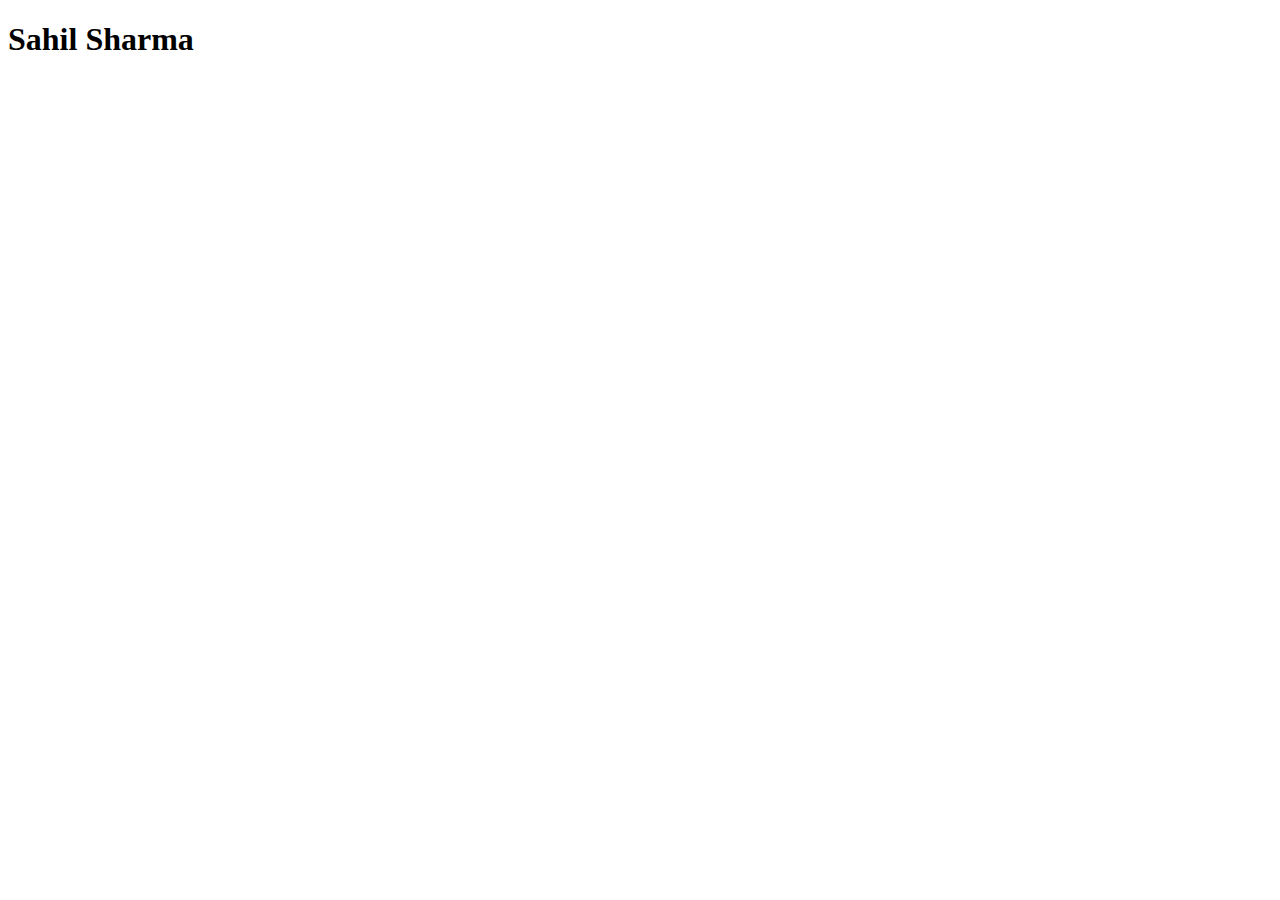
==== index.html @ 48fecd02 "Create index.html" ====
<!DOCTYPE html>
<html lang="en">
<head>
    <meta charset="UTF-8">
    <meta name="viewport" content="width=device-width, initial-scale=1.0">
    <title>Sahil Sharma</title>
</head>
<body>
    <h1>Sahil Sharma</h1>
</body>
</html>
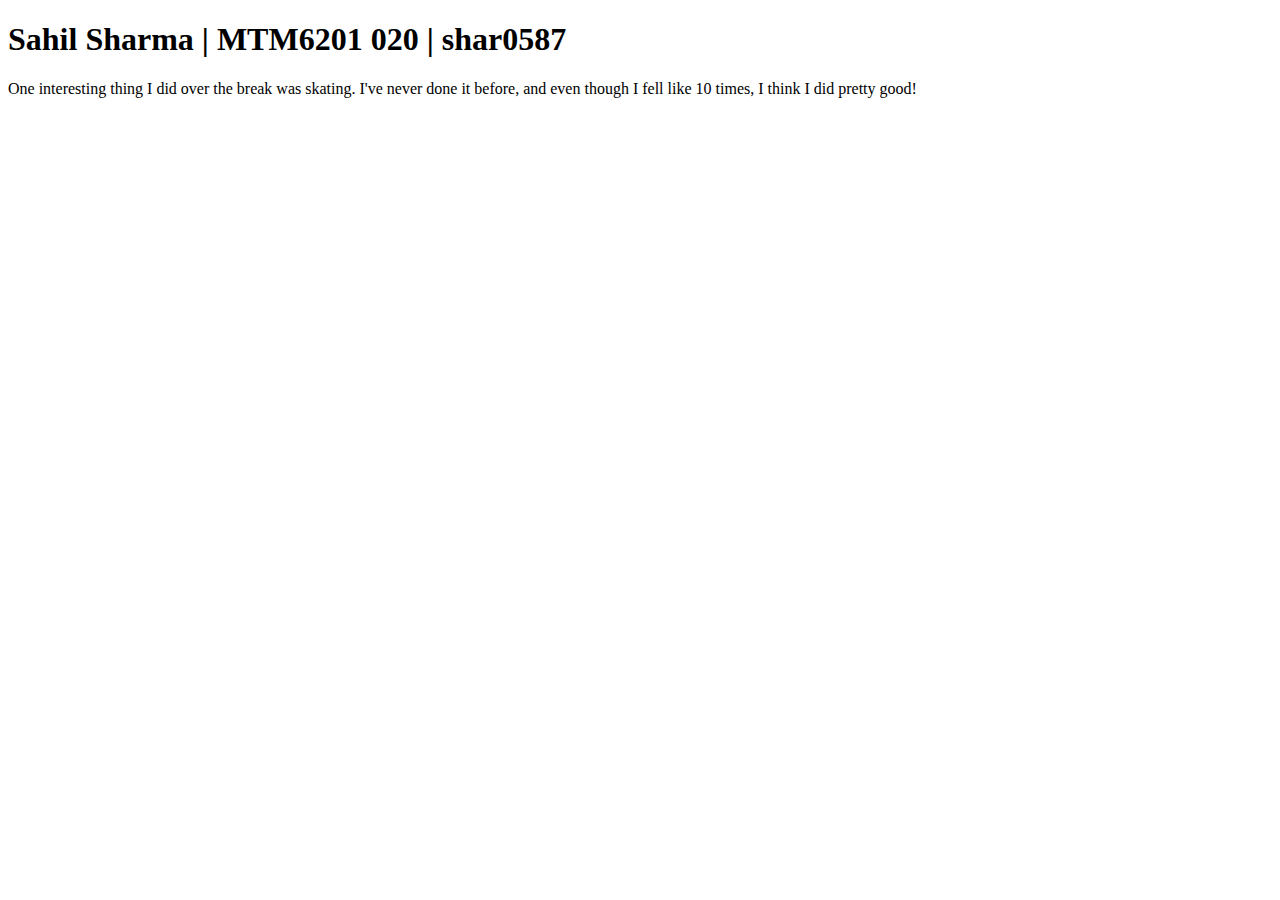
==== commit 3022fa25: "Add Github Pages assignment criteria" ====
--- a/index.html
+++ b/index.html
@@ -6,6 +6,7 @@
     <title>Sahil Sharma</title>
 </head>
 <body>
-    <h1>Sahil Sharma</h1>
+    <h1>Sahil Sharma | MTM6201 020 | shar0587</h1>
+    <p>One interesting thing I did over the break was skating. I've never done it before, and even though I fell like 10 times, I think I did pretty good!</p>
 </body>
 </html>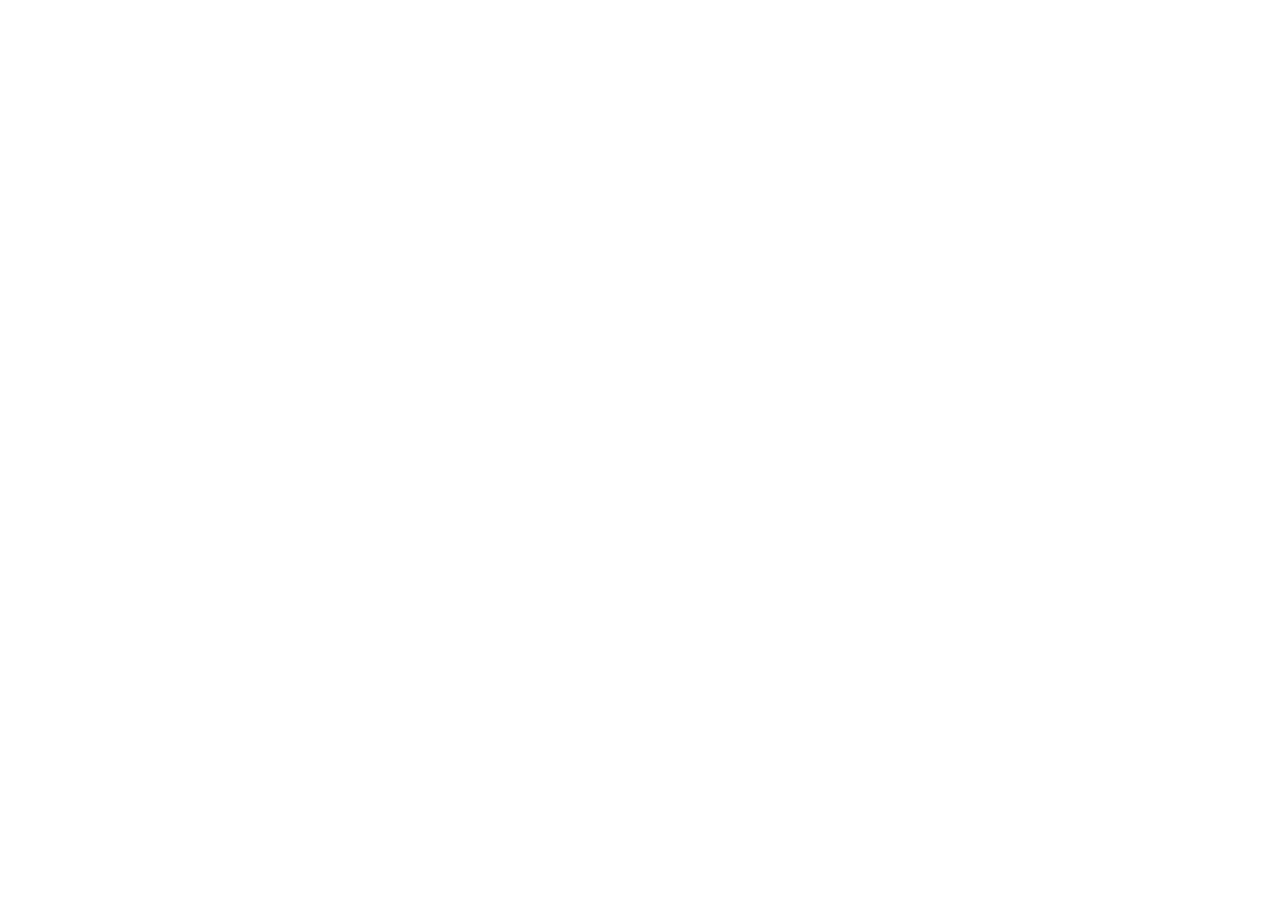
==== commit 2903d6b5: "Testing" ====
--- a/index.html
+++ b/index.html
@@ -3,10 +3,9 @@
 <head>
     <meta charset="UTF-8">
     <meta name="viewport" content="width=device-width, initial-scale=1.0">
-    <title>Sahil Sharma</title>
+    <title>Document</title>
 </head>
 <body>
-    <h1>Sahil Sharma | MTM6201 020 | shar0587</h1>
-    <p>One interesting thing I did over the break was skating. I've never done it before, and even though I fell like 10 times, I think I did pretty good!</p>
+    
 </body>
 </html>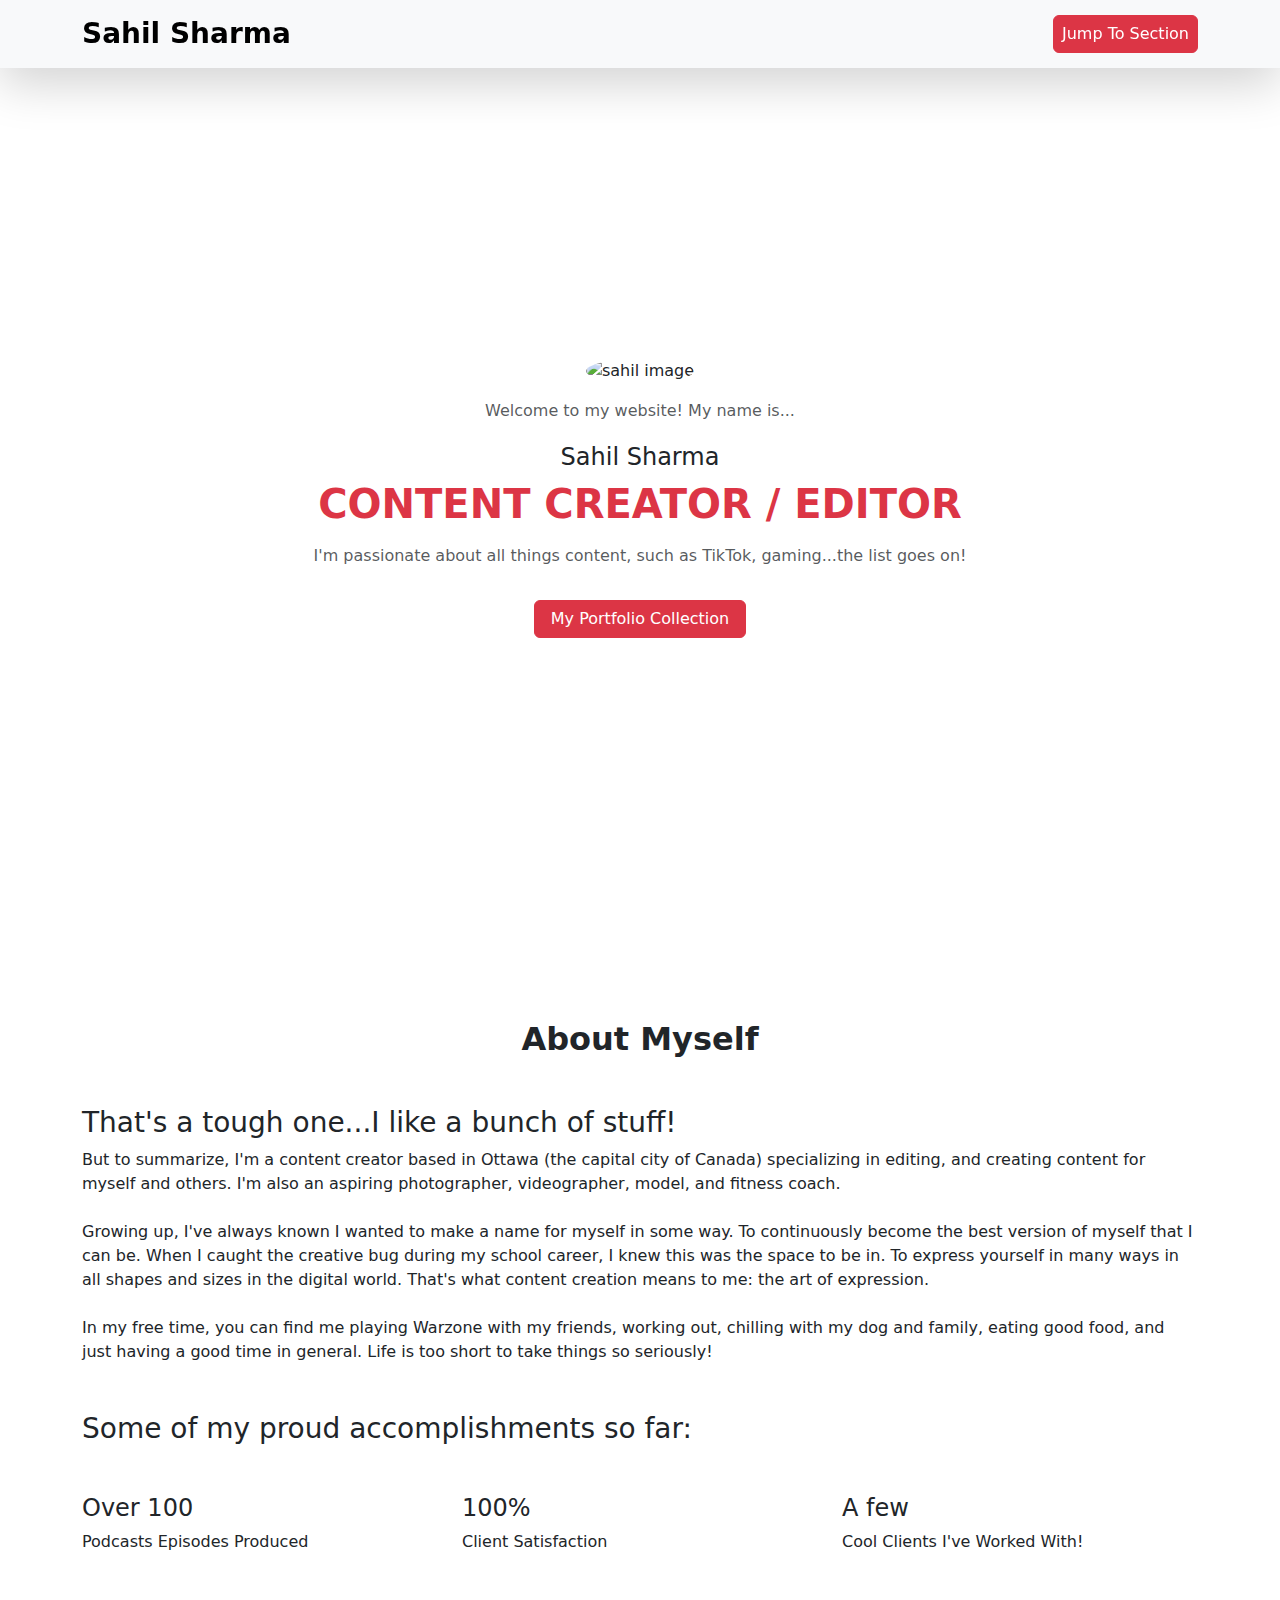
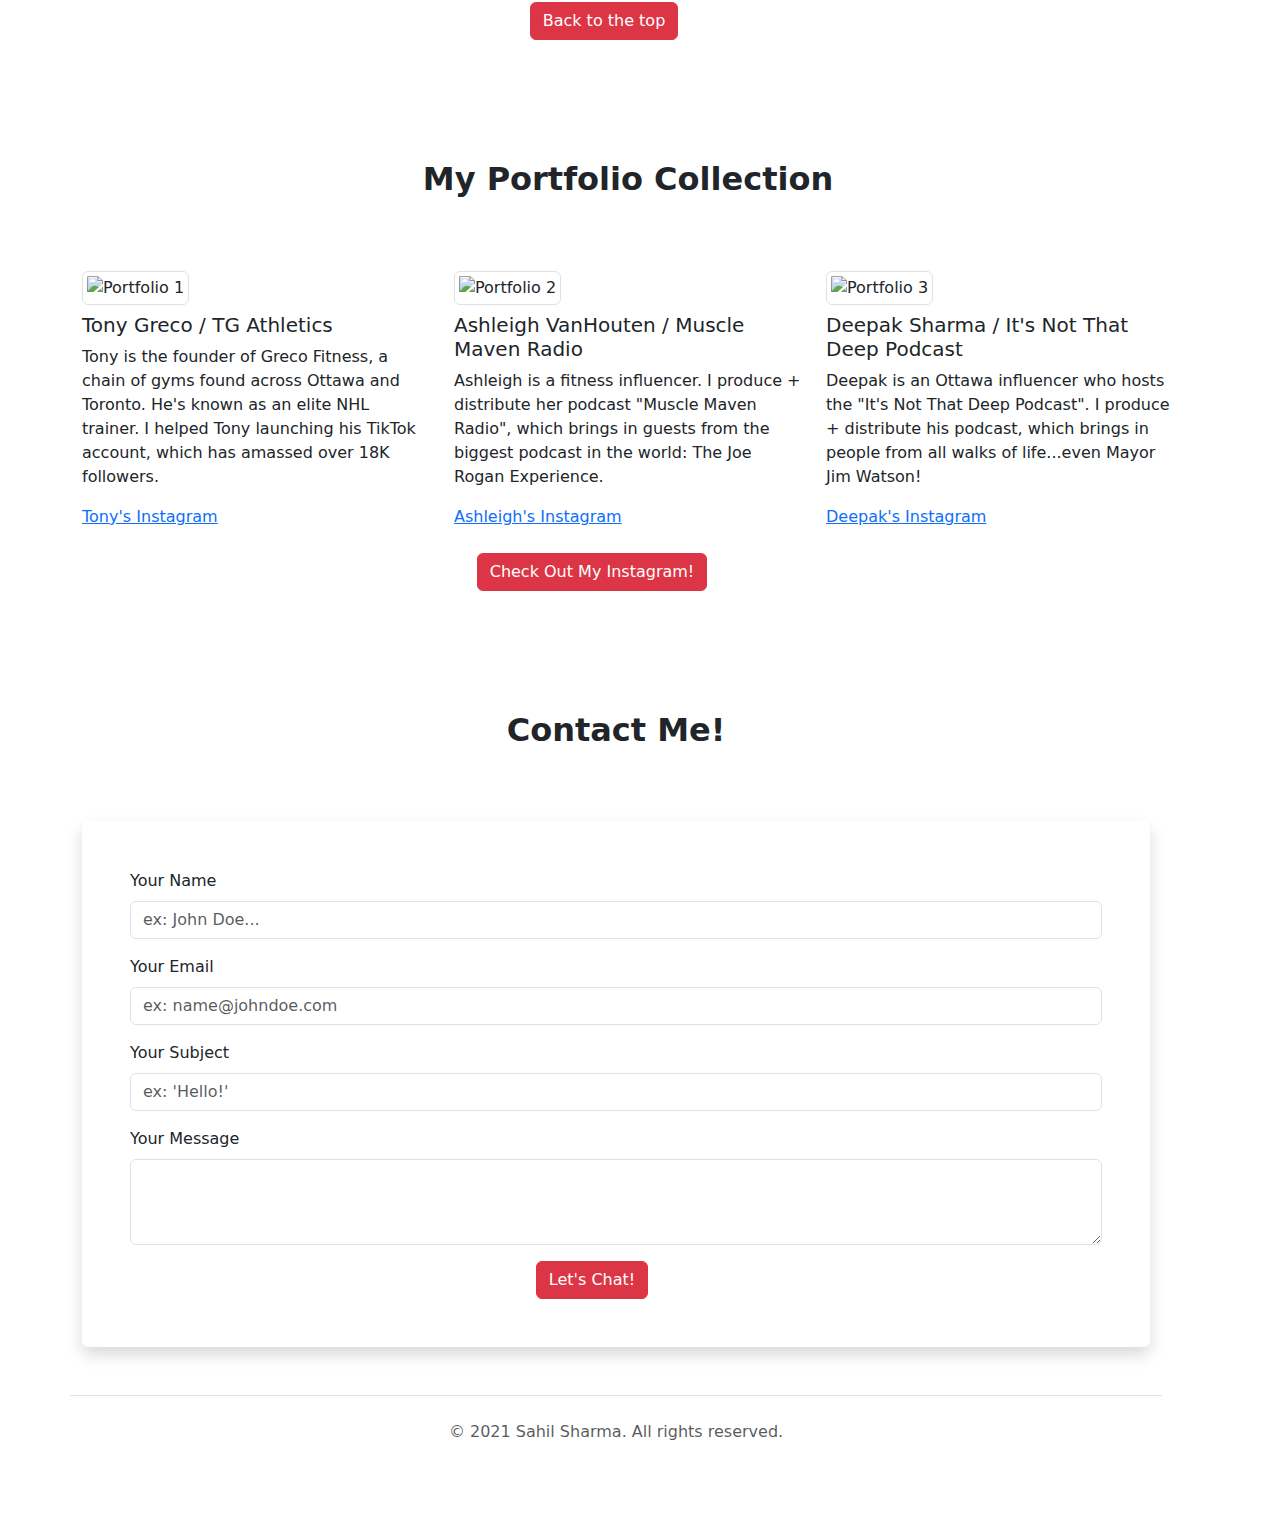
==== commit 2374c1c8: "Rename web-portfolio/index.html to index.html" ====
--- a/index.html
+++ b/index.html
@@ -1,11 +1,210 @@
 <!DOCTYPE html>
 <html lang="en">
 <head>
-    <meta charset="UTF-8">
-    <meta name="viewport" content="width=device-width, initial-scale=1.0">
-    <title>Document</title>
+	<!-- Required meta tags -->
+	<meta charset="utf-8">
+	<meta content="width=device-width, initial-scale=1" name="viewport"><!-- Bootstrap CSS -->
+	<link href="https://cdn.jsdelivr.net/npm/bootstrap@5.0.0-beta3/dist/css/bootstrap.min.css" rel="stylesheet">
+	<title>Web Portfolio</title>
 </head>
+
 <body>
-    
+	<div>
+		<!-- Start NavBar -->
+		<nav class="navbar navbar-light fixed-top bg-light shadow-lg">
+			<div class="container-lg">
+				<a class="navbar-brand text-black fw-bold fs-3" href="#">Sahil Sharma</a>
+				<div class="dropdown">
+					<button aria-expanded="false" class="btn btn-secondary btn-danger px-2" data-bs-toggle="dropdown" id="dropdownMenuButton1" type="button">Jump To Section</button>
+					<ul aria-labelledby="dropdownMenuButton1" class="dropdown-menu dropdown-menu-end">
+						<li>
+							<a class="dropdown-item" href="#home">Home</a>
+						</li>
+						<li>
+							<a class="dropdown-item" href="#about">About</a>
+						</li>
+						<li>
+							<a class="dropdown-item" href="#collection">Collection</a>
+						</li>
+						<li>
+							<a class="dropdown-item" href="#contact">Contact</a>
+						</li>
+					</ul>
+				</div>
+			</div>
+		</nav>
+    <!-- End NavBar -->
+
+		<!-- Start Home -->
+		<section class="home py-5">
+			<div class="container">
+				<div class="row min-vh-100 align-items-center align-content-center">
+					<div class="col">
+						<div class="home-img text-center"><img alt="sahil image" class="rounded-circle mw-100" src="images/sahilsharma.jpg"></div>
+						<div class="col mt-5 mt-md-0 order-md-first">
+							<div class="home-text text-center align-items-center align-content-center">
+								<p class="text-muted p-3 mb-1">Welcome to my website! My name is...</p>
+								<h2 class="fs-4">Sahil Sharma</h2>
+								<h2 class="text-danger text-uppercase fs-1 fw-bold">Content Creator / Editor</h2>
+								<p class="mt-3 text-muted">I'm passionate about all things content, such as TikTok, gaming...the list goes on!</p><a class="btn btn-danger px-3 mt-3" href="#collection">My Portfolio Collection</a>
+							</div>
+						</div>
+					</div>
+				</div>
+			</div>
+		</section>
+    <!-- End Home -->
+
+		<!-- Start About -->
+		<section class="about bg-white-py-5" id="about">
+			<div class="container-lg py-4">
+				<div class="row justify-content-center">
+					<div class="col-lg-8">
+						<div class="section-title text-center">
+							<h2 class="fw-bold mb-5">About Myself</h2>
+						</div>
+					</div>
+				</div>
+				<div class="row">
+					<div class="col-md-12">
+						<div class="about-text">
+							<h3>That's a tough one...I like a bunch of stuff!</h3>
+							<p class="mb-5">But to summarize, I'm a content creator based in Ottawa (the capital city of Canada) specializing in editing, and creating content for myself and others. I'm also an aspiring photographer, videographer, model, and fitness coach.<br>
+							<br>
+							Growing up, I've always known I wanted to make a name for myself in some way. To continuously become the best version of myself that I can be. When I caught the creative bug during my school career, I knew this was the space to be in. To express yourself in many ways in all shapes and sizes in the digital world. That's what content creation means to me: the art of expression.<br>
+							<br>
+							In my free time, you can find me playing Warzone with my friends, working out, chilling with my dog and family, eating good food, and just having a good time in general. Life is too short to take things so seriously!</p>
+						</div>
+					</div>
+					<h3 class="mb-5">Some of my proud accomplishments so far:</h3>
+					<div class="col-sm-4">
+						<div class="fact-item">
+							<h4>Over 100</h4>
+							<p>Podcasts Episodes Produced</p>
+						</div>
+					</div>
+					<div class="col-sm-4">
+						<div class="fact-item">
+							<h4>100%</h4>
+							<p>Client Satisfaction</p>
+						</div>
+					</div>
+					<div class="col-sm-4">
+						<div class="fact-item">
+							<h4>A few</h4>
+							<p class="mb-5">Cool Clients I've Worked With!</p>
+						</div>
+					</div>
+					<div class="row">
+						<div class="col-lg-12 text-center mb-5">
+							<a class="btn btn-danger me-5" href="#">Back to the top</a>
+						</div>
+            <!-- End About -->
+
+						<!-- Start Collection -->
+						<section class="collection py-5" id="collection">
+							<div class="container-lg py-4">
+								<div class="row justify-content-center">
+									<div class="col-lg-8">
+										<div class="section-title text-center">
+											<h2 class="fw-bold mb-5">My Portfolio Collection</h2>
+										</div>
+									</div>
+								</div>
+							</div>
+							<div class="row">
+								<div class="col-md-6 col-lg-4">
+									<div class="portfolio-item">
+										<img alt="Portfolio 1" class="w-100 img-thumbnail" src="images/portfolio1.jpeg">
+										<h3 class="text-capitalize fs-5 my-2">Tony Greco / TG Athletics</h3>
+										<p>Tony is the founder of Greco Fitness, a chain of gyms found across Ottawa and Toronto. He's known as an elite NHL trainer. I helped Tony launching his TikTok account, which has amassed over 18K followers.</p>
+										<p class="mb-4"><a href="https://www.instagram.com/tonygrecotg/?hl=en">Tony's Instagram</a></p>
+									</div>
+								</div>
+								<div class="col-md-6 col-lg-4">
+									<div class="portfolio-item">
+										<img alt="Portfolio 2" class="w-100 img-thumbnail" src="images/portfolio2.jpeg">
+										<h3 class="text-capitalize fs-5 my-2">Ashleigh VanHouten / Muscle Maven Radio</h3>
+										<p>Ashleigh is a fitness influencer. I produce + distribute her podcast "Muscle Maven Radio", which brings in guests from the biggest podcast in the world: The Joe Rogan Experience.</p>
+										<p class="mb-4"><a href="https://www.instagram.com/themusclemaven/?hl=en">Ashleigh's Instagram</a></p>
+									</div>
+								</div>
+								<div class="col-md-6 col-lg-4">
+									<div class="portfolio-item">
+										<img alt="Portfolio 3" class="w-100 img-thumbnail" src="images/portfolio3.jpeg">
+										<h3 class="text-capitalize fs-5 my-2">Deepak Sharma / It's Not That Deep Podcast</h3>
+										<p>Deepak is an Ottawa influencer who hosts the "It's Not That Deep Podcast". I produce + distribute his podcast, which brings in people from all walks of life...even Mayor Jim Watson!</p>
+										<p class="mb-4"><a href="https://www.instagram.com/deepaksharma.co/">Deepak's Instagram</a></p>
+									</div>
+								</div>
+								<div class="row">
+									<div class="col-lg-12 text-center mb-5">
+										<a class="btn btn-danger me-5" href="https://www.instagram.com/sahilsharms/?hl=en">Check Out My Instagram!</a>
+									</div>
+                  <!-- End Collection -->
+
+									<!-- Start Contact -->
+									<section class="contact py-5" id="contact">
+										<div class="container-lg py-4">
+											<div class="row justify-content-center">
+												<div class="col-lg-8">
+													<div class="section-title text-center">
+														<h2 class="fw-bold mb-5">Contact Me!</h2>
+													</div>
+												</div>
+											</div>
+										</div>
+										<div class="col-md-12 shadow rounded p-5">
+											<div class="row">
+												<div class="col mb-3">
+													<label class="form-label">Your Name</label> <input class="form-control" placeholder="ex: John Doe..." type="text">
+												</div>
+											</div>
+											<div class="row">
+												<div class="col mb-3">
+													<label class="form-label">Your Email</label> <input class="form-control" placeholder="ex: name@johndoe.com" type="text">
+												</div>
+											</div>
+											<div class="row">
+												<div class="col mb-3">
+													<label class="form-label">Your Subject</label> <input class="form-control" placeholder="ex: 'Hello!'" type="text">
+												</div>
+											</div>
+											<div class="row">
+												<div class="col mb-3">
+													<label class="form-label">Your Message</label> 
+													<textarea class="form-control" name="Message" rows="3"></textarea>
+												</div>
+											</div>
+											<div class="row">
+												<div class="col-lg-12 text-center">
+													<a class="btn btn-danger me-5" href="#">Let's Chat!</a>
+												</div>
+											</div>
+										</div>
+									</section>
+                  <!-- End Contact -->
+
+									<!-- Start Footer -->
+									<footer class="footer border-top py-4">
+										<div class="container-lg">
+											<div class="row">
+												<div class="col-lg-12">
+													<p class="m-0 text-center text-muted">&copy; 2021 Sahil Sharma. All rights reserved.</p>
+												</div>
+											</div>
+										</div>
+									</footer>
+								</div>
+							</div>
+						</section>
+					</div>
+				</div>
+			</div>
+		</section>
+	</div><!-- Optional JavaScript; choose one of the two! -->
+	<!-- Option 1: Bootstrap Bundle with Popper -->
+	<script src="https://cdn.jsdelivr.net/npm/bootstrap@5.0.0-beta3/dist/js/bootstrap.bundle.min.js">
+	</script>
 </body>
-</html>+</html>
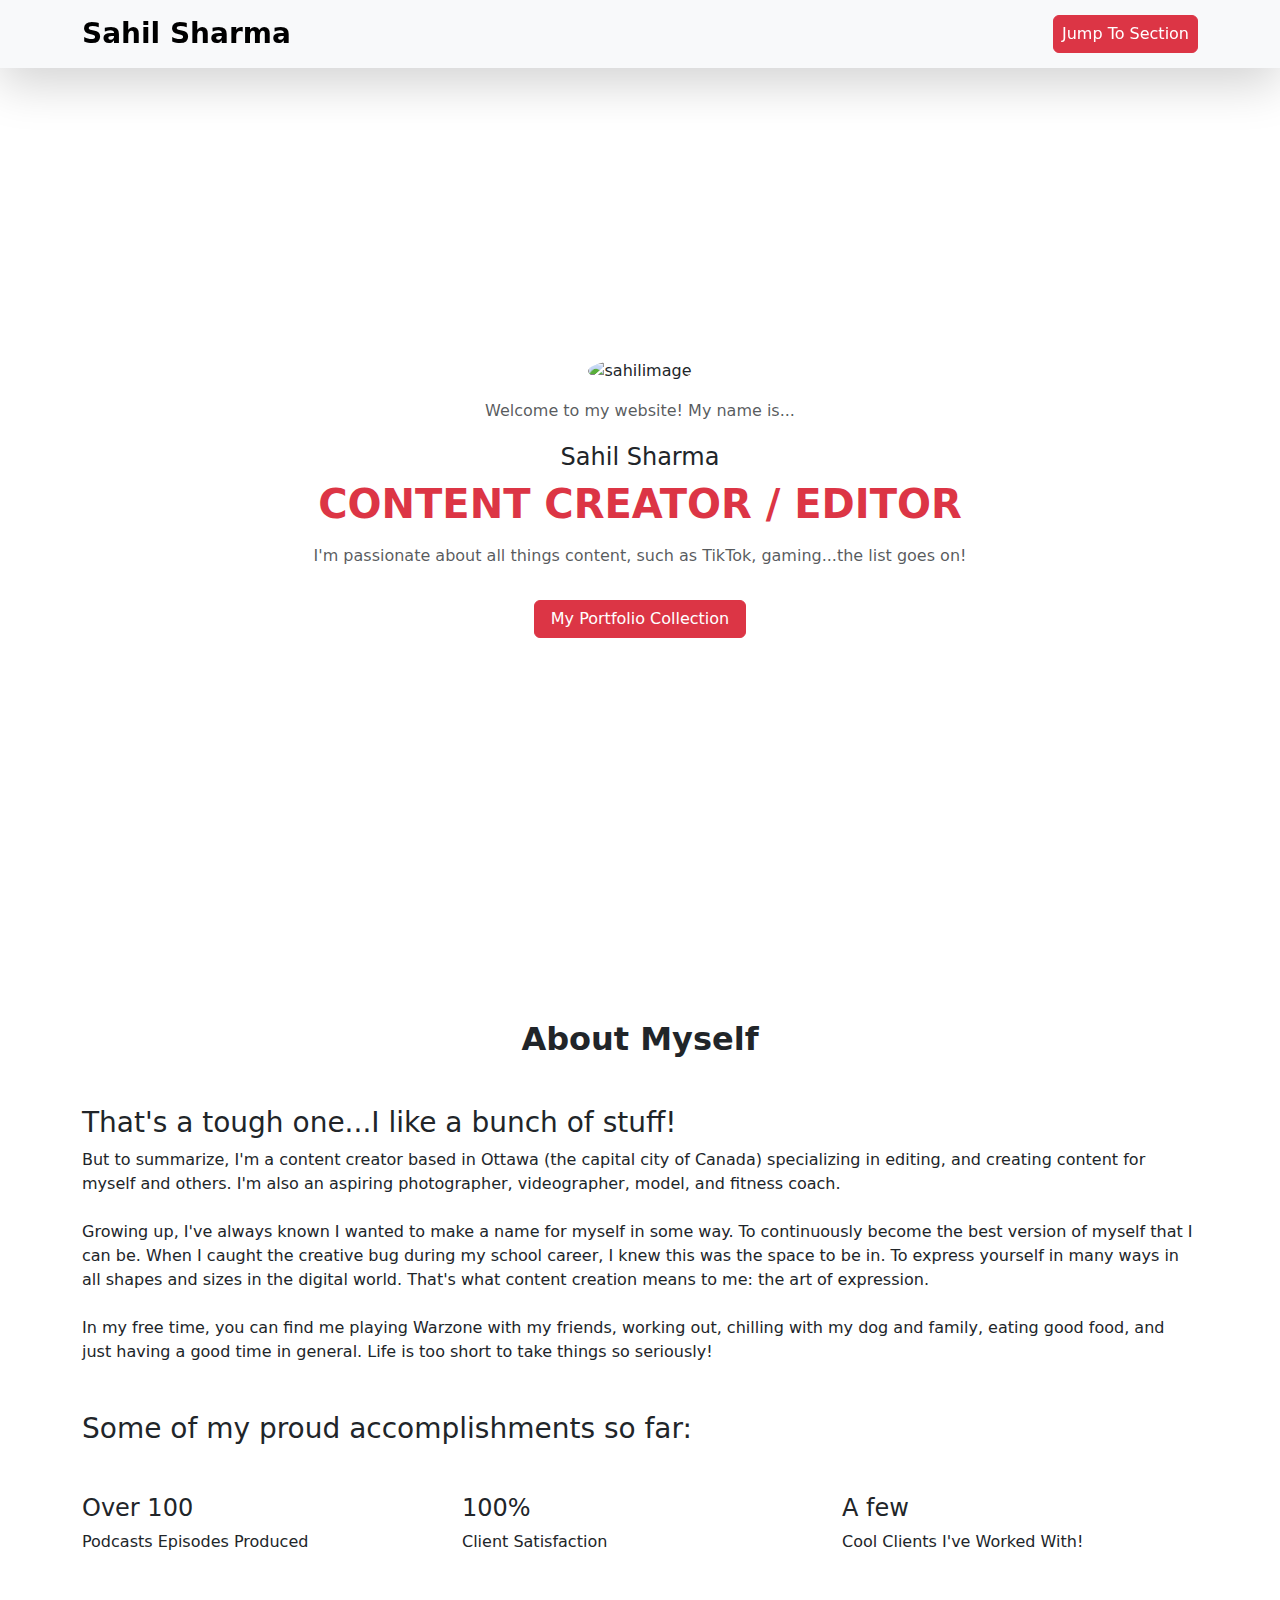
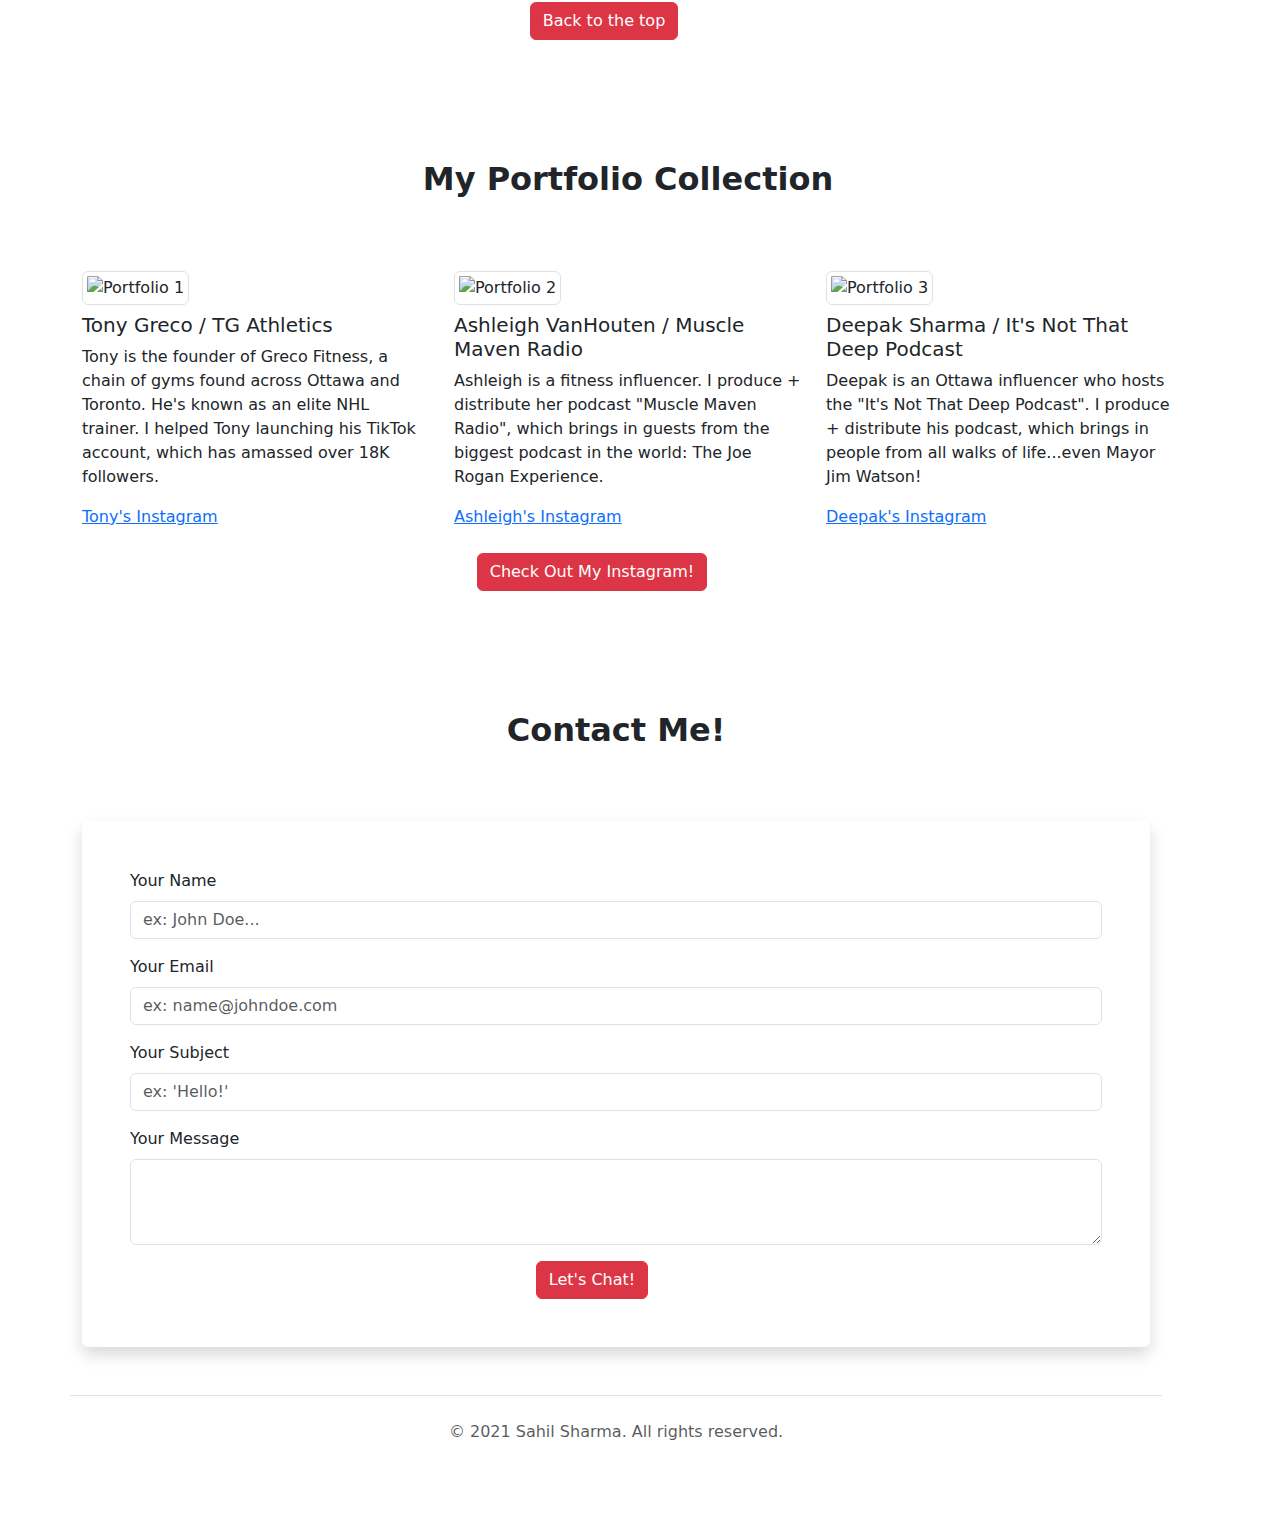
==== commit d9262a0f: "Update code" ====
--- a/index.html
+++ b/index.html
@@ -40,7 +40,7 @@
 			<div class="container">
 				<div class="row min-vh-100 align-items-center align-content-center">
 					<div class="col">
-						<div class="home-img text-center"><img alt="sahil image" class="rounded-circle mw-100" src="images/sahilsharma.jpg"></div>
+						<div class="home-img text-center"><img alt="sahilimage" class="rounded-circle mw-100" src="images/sahilsharma.jpg"></div>
 						<div class="col mt-5 mt-md-0 order-md-first">
 							<div class="home-text text-center align-items-center align-content-center">
 								<p class="text-muted p-3 mb-1">Welcome to my website! My name is...</p>
@@ -115,7 +115,7 @@
 							<div class="row">
 								<div class="col-md-6 col-lg-4">
 									<div class="portfolio-item">
-										<img alt="Portfolio 1" class="w-100 img-thumbnail" src="images/portfolio1.jpeg">
+										<img alt="Portfolio 1" class="w-100 img-thumbnail" src="images/portfolio1.jpg">
 										<h3 class="text-capitalize fs-5 my-2">Tony Greco / TG Athletics</h3>
 										<p>Tony is the founder of Greco Fitness, a chain of gyms found across Ottawa and Toronto. He's known as an elite NHL trainer. I helped Tony launching his TikTok account, which has amassed over 18K followers.</p>
 										<p class="mb-4"><a href="https://www.instagram.com/tonygrecotg/?hl=en">Tony's Instagram</a></p>
@@ -123,7 +123,7 @@
 								</div>
 								<div class="col-md-6 col-lg-4">
 									<div class="portfolio-item">
-										<img alt="Portfolio 2" class="w-100 img-thumbnail" src="images/portfolio2.jpeg">
+										<img alt="Portfolio 2" class="w-100 img-thumbnail" src="images/portfolio2.jpg">
 										<h3 class="text-capitalize fs-5 my-2">Ashleigh VanHouten / Muscle Maven Radio</h3>
 										<p>Ashleigh is a fitness influencer. I produce + distribute her podcast "Muscle Maven Radio", which brings in guests from the biggest podcast in the world: The Joe Rogan Experience.</p>
 										<p class="mb-4"><a href="https://www.instagram.com/themusclemaven/?hl=en">Ashleigh's Instagram</a></p>
@@ -131,7 +131,7 @@
 								</div>
 								<div class="col-md-6 col-lg-4">
 									<div class="portfolio-item">
-										<img alt="Portfolio 3" class="w-100 img-thumbnail" src="images/portfolio3.jpeg">
+										<img alt="Portfolio 3" class="w-100 img-thumbnail" src="images/portfolio3.jpg">
 										<h3 class="text-capitalize fs-5 my-2">Deepak Sharma / It's Not That Deep Podcast</h3>
 										<p>Deepak is an Ottawa influencer who hosts the "It's Not That Deep Podcast". I produce + distribute his podcast, which brings in people from all walks of life...even Mayor Jim Watson!</p>
 										<p class="mb-4"><a href="https://www.instagram.com/deepaksharma.co/">Deepak's Instagram</a></p>
@@ -207,4 +207,4 @@
 	<script src="https://cdn.jsdelivr.net/npm/bootstrap@5.0.0-beta3/dist/js/bootstrap.bundle.min.js">
 	</script>
 </body>
-</html>
+</html>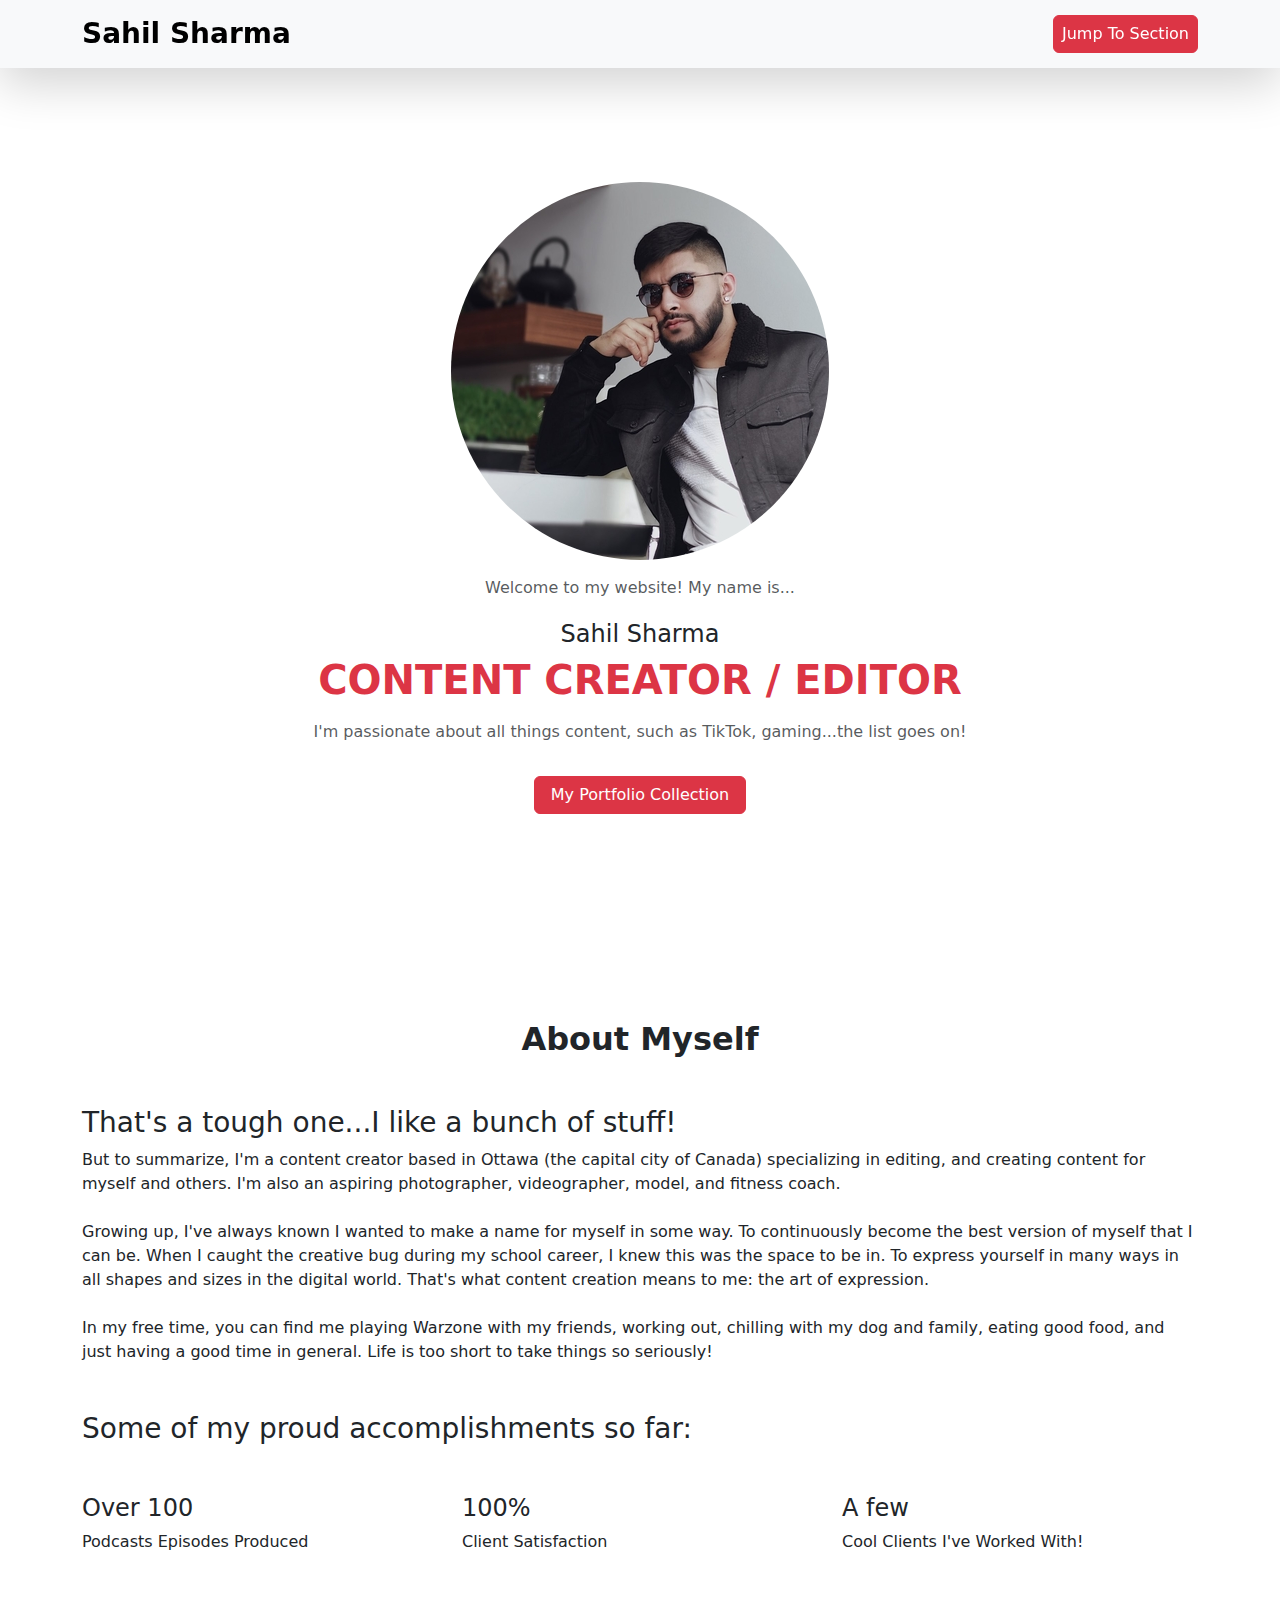
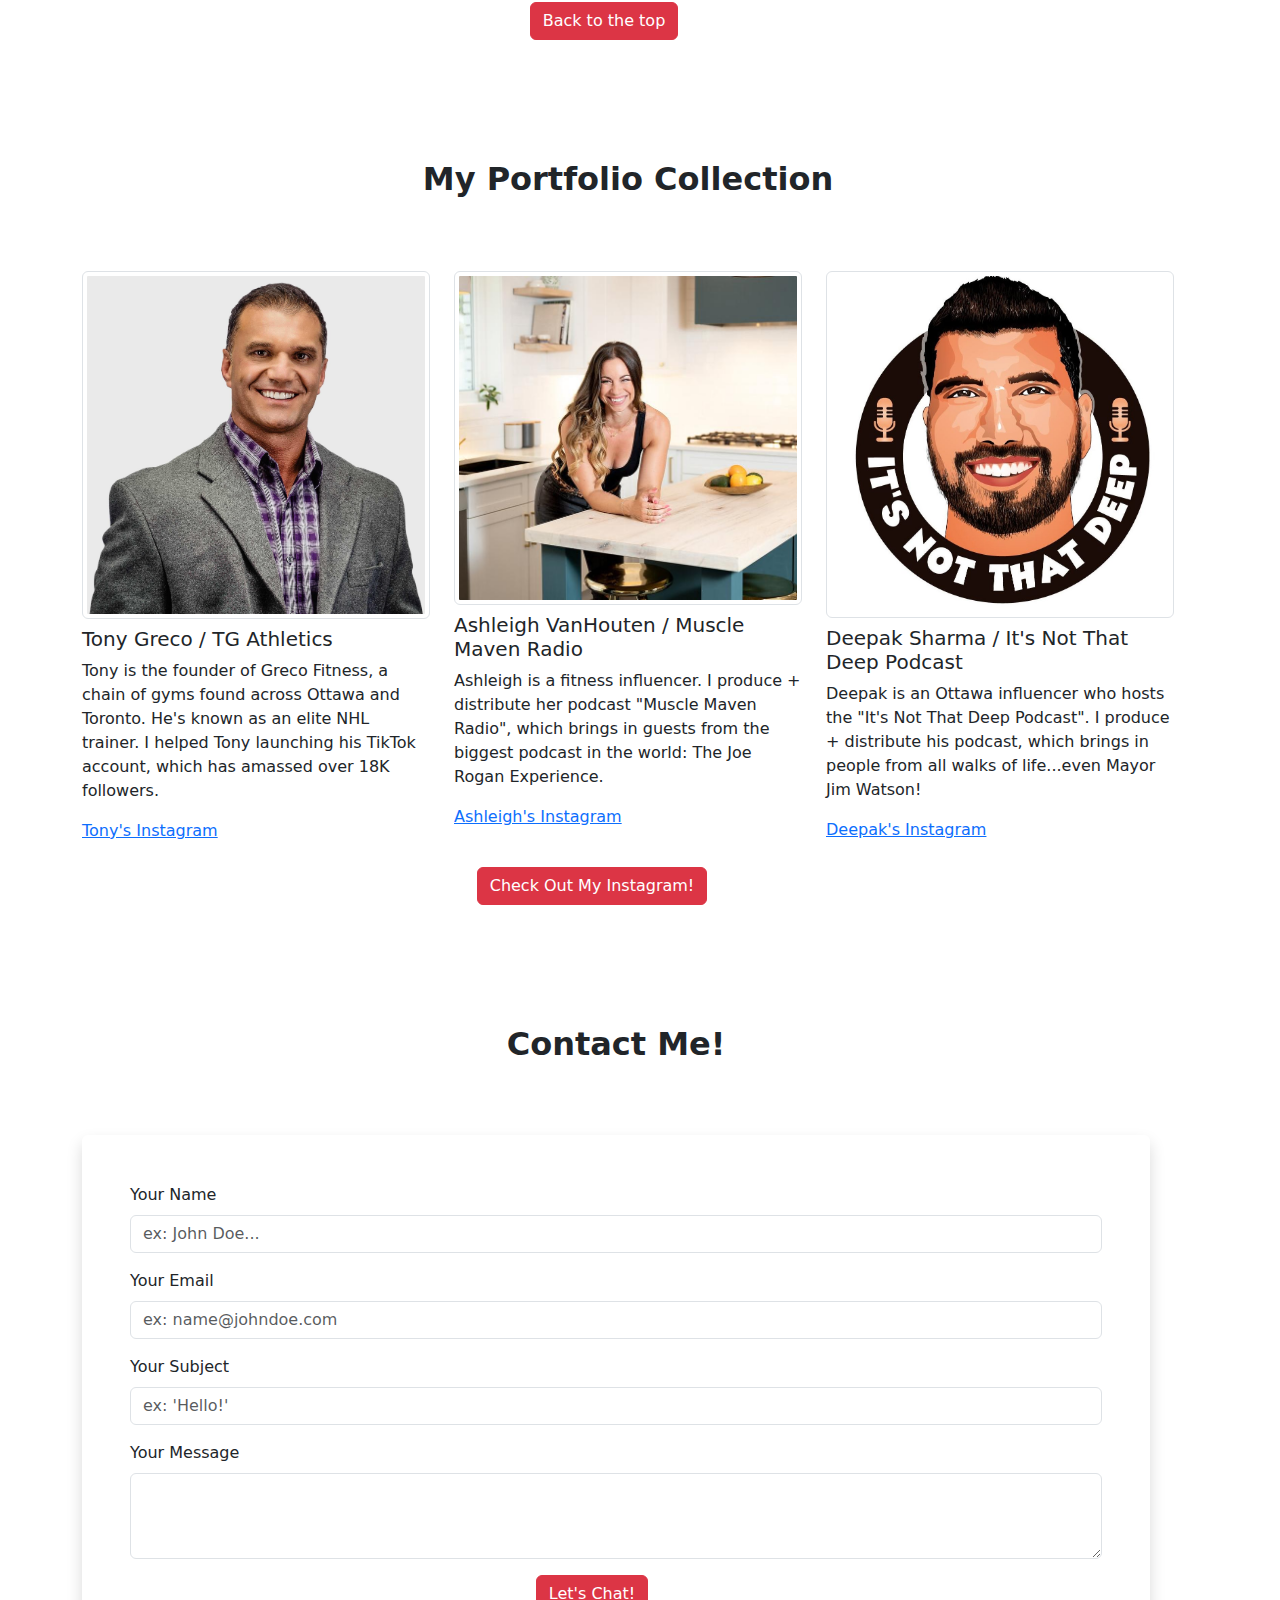
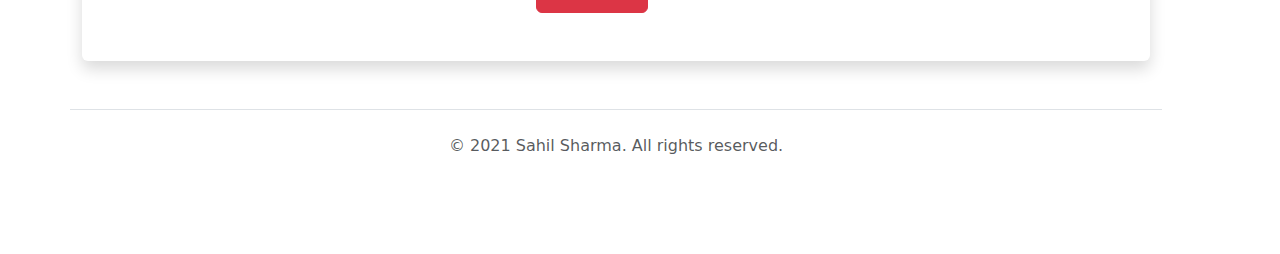
==== commit 1b198722: "Update code for Github Pages" ====
--- a/index.html
+++ b/index.html
@@ -40,7 +40,7 @@
 			<div class="container">
 				<div class="row min-vh-100 align-items-center align-content-center">
 					<div class="col">
-						<div class="home-img text-center"><img alt="sahilimage" class="rounded-circle mw-100" src="images/sahilsharma.jpg"></div>
+						<div class="home-img text-center"><img alt="sahilimage" class="rounded-circle mw-100" src="sahilsharma.jpg"></div>
 						<div class="col mt-5 mt-md-0 order-md-first">
 							<div class="home-text text-center align-items-center align-content-center">
 								<p class="text-muted p-3 mb-1">Welcome to my website! My name is...</p>
@@ -115,7 +115,7 @@
 							<div class="row">
 								<div class="col-md-6 col-lg-4">
 									<div class="portfolio-item">
-										<img alt="Portfolio 1" class="w-100 img-thumbnail" src="images/portfolio1.jpg">
+										<img alt="Portfolio 1" class="w-100 img-thumbnail" src="portfolio1.jpg">
 										<h3 class="text-capitalize fs-5 my-2">Tony Greco / TG Athletics</h3>
 										<p>Tony is the founder of Greco Fitness, a chain of gyms found across Ottawa and Toronto. He's known as an elite NHL trainer. I helped Tony launching his TikTok account, which has amassed over 18K followers.</p>
 										<p class="mb-4"><a href="https://www.instagram.com/tonygrecotg/?hl=en">Tony's Instagram</a></p>
@@ -123,7 +123,7 @@
 								</div>
 								<div class="col-md-6 col-lg-4">
 									<div class="portfolio-item">
-										<img alt="Portfolio 2" class="w-100 img-thumbnail" src="images/portfolio2.jpg">
+										<img alt="Portfolio 2" class="w-100 img-thumbnail" src="portfolio2.jpg">
 										<h3 class="text-capitalize fs-5 my-2">Ashleigh VanHouten / Muscle Maven Radio</h3>
 										<p>Ashleigh is a fitness influencer. I produce + distribute her podcast "Muscle Maven Radio", which brings in guests from the biggest podcast in the world: The Joe Rogan Experience.</p>
 										<p class="mb-4"><a href="https://www.instagram.com/themusclemaven/?hl=en">Ashleigh's Instagram</a></p>
@@ -131,7 +131,7 @@
 								</div>
 								<div class="col-md-6 col-lg-4">
 									<div class="portfolio-item">
-										<img alt="Portfolio 3" class="w-100 img-thumbnail" src="images/portfolio3.jpg">
+										<img alt="Portfolio 3" class="w-100 img-thumbnail" src="portfolio3.jpg">
 										<h3 class="text-capitalize fs-5 my-2">Deepak Sharma / It's Not That Deep Podcast</h3>
 										<p>Deepak is an Ottawa influencer who hosts the "It's Not That Deep Podcast". I produce + distribute his podcast, which brings in people from all walks of life...even Mayor Jim Watson!</p>
 										<p class="mb-4"><a href="https://www.instagram.com/deepaksharma.co/">Deepak's Instagram</a></p>
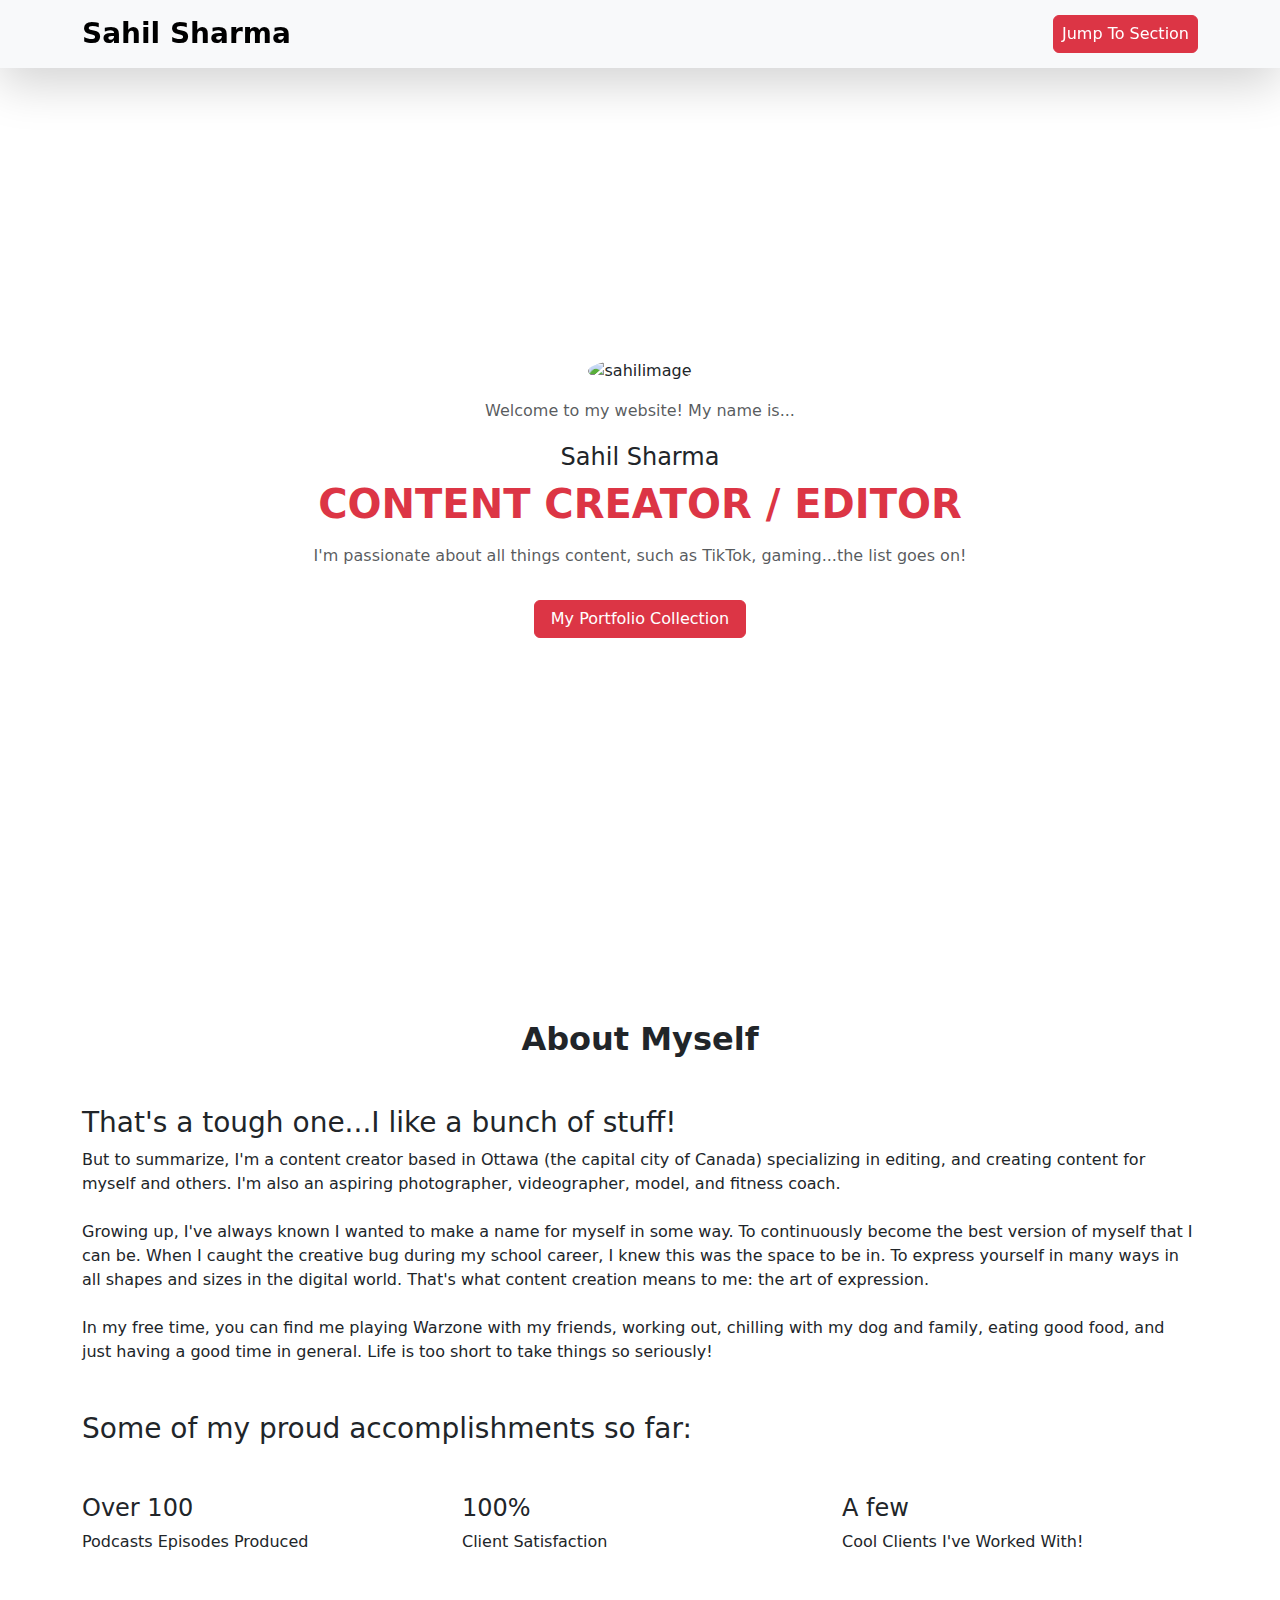
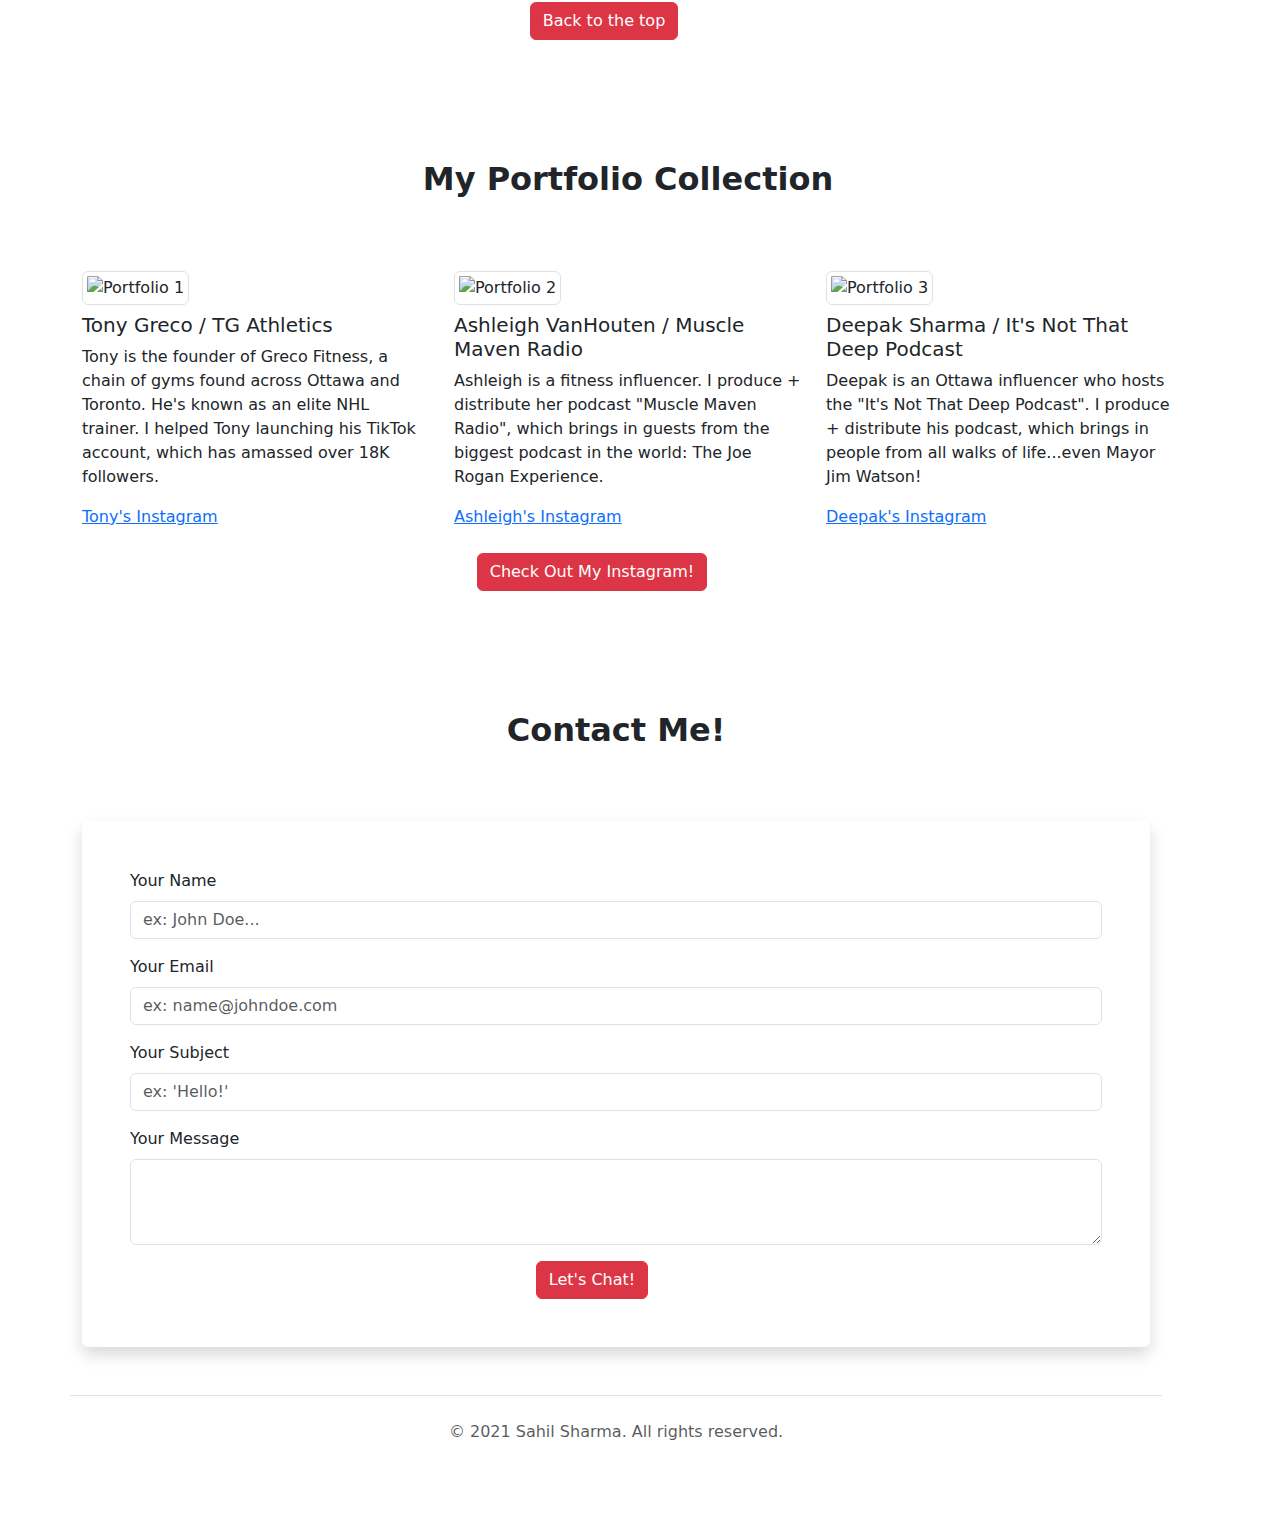
==== commit 39fd4178: "Update code for Github Pages" ====
--- a/index.html
+++ b/index.html
@@ -40,7 +40,7 @@
 			<div class="container">
 				<div class="row min-vh-100 align-items-center align-content-center">
 					<div class="col">
-						<div class="home-img text-center"><img alt="sahilimage" class="rounded-circle mw-100" src="sahilsharma.jpg"></div>
+						<div class="home-img text-center"><img alt="sahilimage" class="rounded-circle mw-100" src="shar0587.github.io/sahilsharma.jpg"></div>
 						<div class="col mt-5 mt-md-0 order-md-first">
 							<div class="home-text text-center align-items-center align-content-center">
 								<p class="text-muted p-3 mb-1">Welcome to my website! My name is...</p>
@@ -115,7 +115,7 @@
 							<div class="row">
 								<div class="col-md-6 col-lg-4">
 									<div class="portfolio-item">
-										<img alt="Portfolio 1" class="w-100 img-thumbnail" src="portfolio1.jpg">
+										<img alt="Portfolio 1" class="w-100 img-thumbnail" src="shar0587.github.io/portfolio1.jpg">
 										<h3 class="text-capitalize fs-5 my-2">Tony Greco / TG Athletics</h3>
 										<p>Tony is the founder of Greco Fitness, a chain of gyms found across Ottawa and Toronto. He's known as an elite NHL trainer. I helped Tony launching his TikTok account, which has amassed over 18K followers.</p>
 										<p class="mb-4"><a href="https://www.instagram.com/tonygrecotg/?hl=en">Tony's Instagram</a></p>
@@ -123,7 +123,7 @@
 								</div>
 								<div class="col-md-6 col-lg-4">
 									<div class="portfolio-item">
-										<img alt="Portfolio 2" class="w-100 img-thumbnail" src="portfolio2.jpg">
+										<img alt="Portfolio 2" class="w-100 img-thumbnail" src="shar0587.github.io/portfolio2.jpg">
 										<h3 class="text-capitalize fs-5 my-2">Ashleigh VanHouten / Muscle Maven Radio</h3>
 										<p>Ashleigh is a fitness influencer. I produce + distribute her podcast "Muscle Maven Radio", which brings in guests from the biggest podcast in the world: The Joe Rogan Experience.</p>
 										<p class="mb-4"><a href="https://www.instagram.com/themusclemaven/?hl=en">Ashleigh's Instagram</a></p>
@@ -131,7 +131,7 @@
 								</div>
 								<div class="col-md-6 col-lg-4">
 									<div class="portfolio-item">
-										<img alt="Portfolio 3" class="w-100 img-thumbnail" src="portfolio3.jpg">
+										<img alt="Portfolio 3" class="w-100 img-thumbnail" src="shar0587.github.io/portfolio3.jpg">
 										<h3 class="text-capitalize fs-5 my-2">Deepak Sharma / It's Not That Deep Podcast</h3>
 										<p>Deepak is an Ottawa influencer who hosts the "It's Not That Deep Podcast". I produce + distribute his podcast, which brings in people from all walks of life...even Mayor Jim Watson!</p>
 										<p class="mb-4"><a href="https://www.instagram.com/deepaksharma.co/">Deepak's Instagram</a></p>
